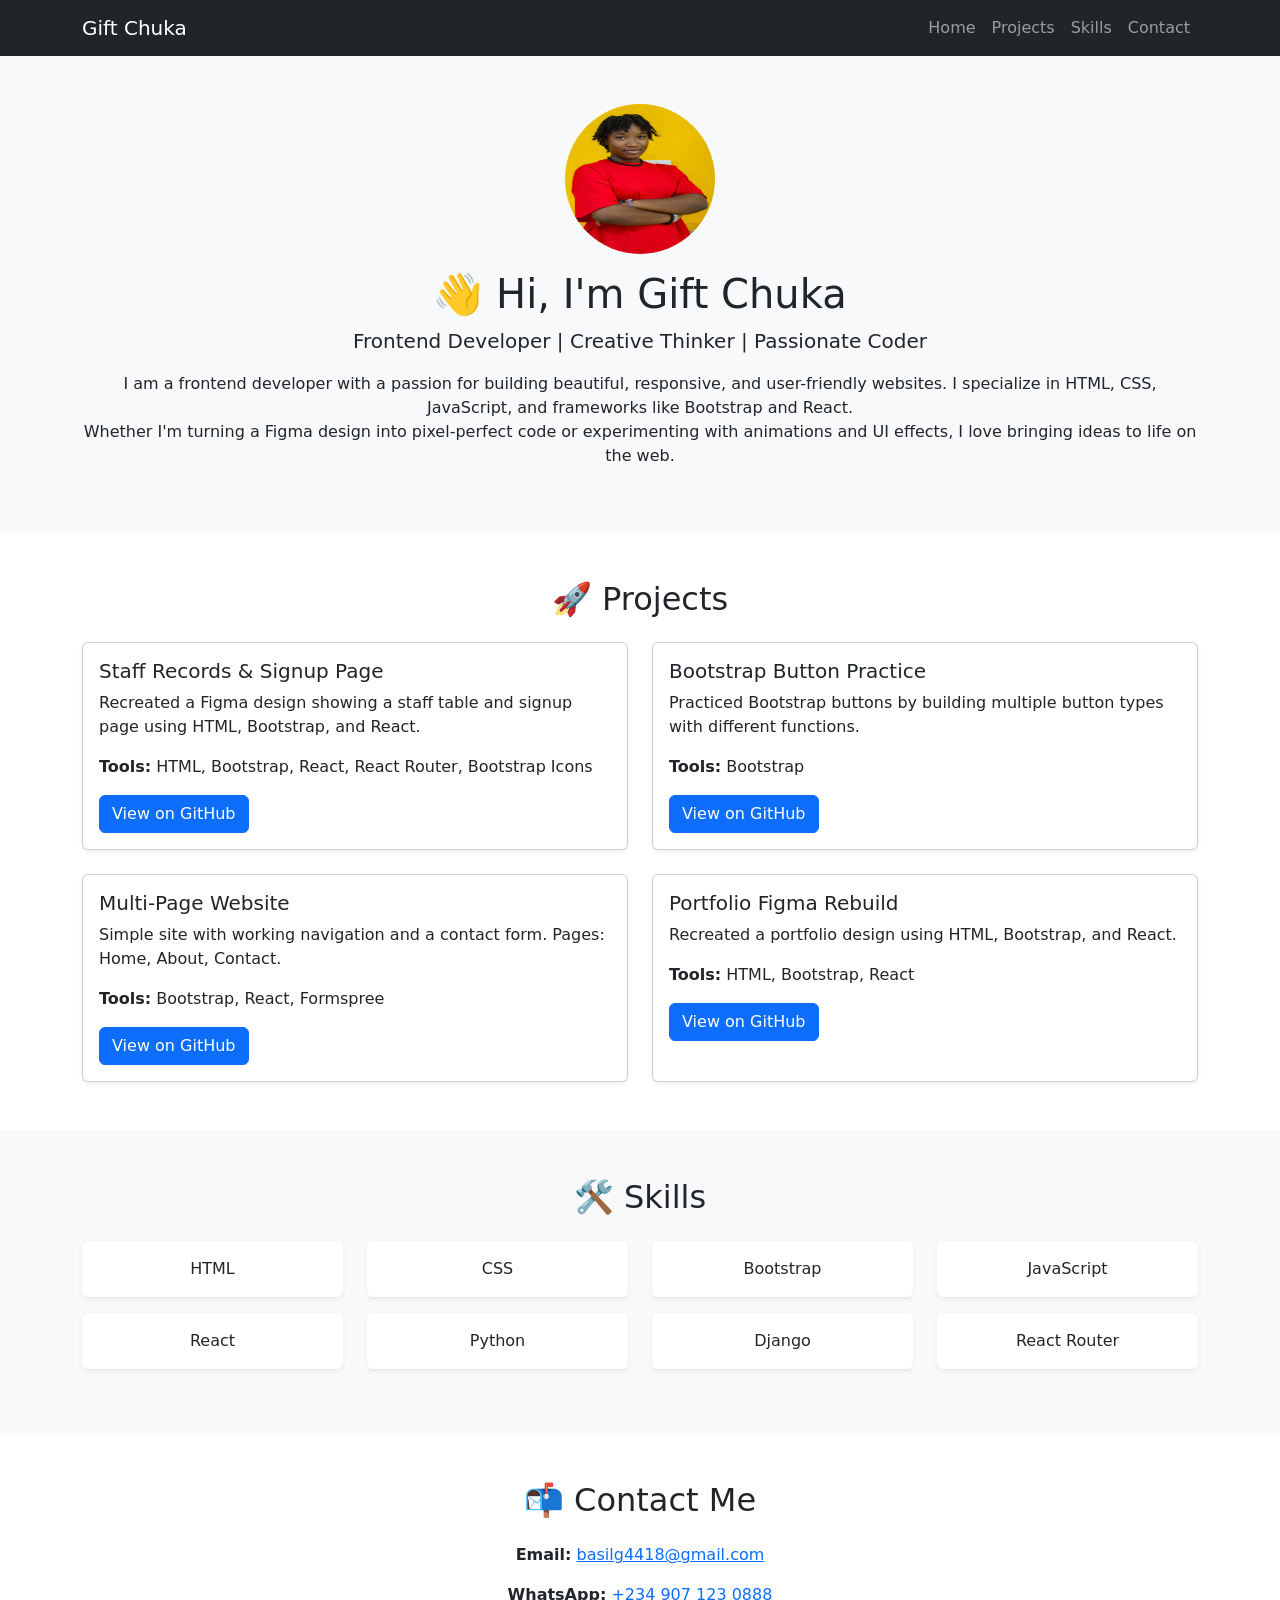
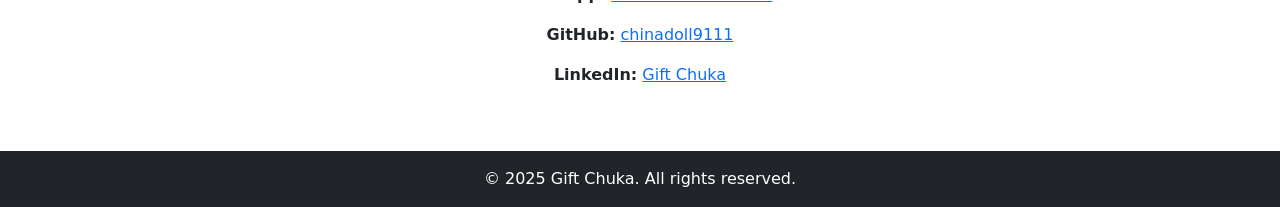
==== index.html @ 177a003c "this is my portfolio" ====
<!DOCTYPE html>
<html lang="en">
<head>
  <meta charset="UTF-8" />
  <meta name="viewport" content="width=device-width, initial-scale=1.0" />
  <title>Gift Chuka | Frontend Developer</title>
  <!-- Bootstrap CSS -->
  <link
    href="https://cdn.jsdelivr.net/npm/bootstrap@5.3.2/dist/css/bootstrap.min.css"
    rel="stylesheet"
  />
  <!-- Custom CSS -->
  <link rel="stylesheet" href="style.css" />
</head>
<body>

  <!-- Navbar -->
  <nav class="navbar navbar-expand-lg navbar-dark bg-dark sticky-top">
    <div class="container">
      <a class="navbar-brand" href="#">Gift Chuka</a>
      <button class="navbar-toggler" type="button" data-bs-toggle="collapse" data-bs-target="#navbarNav">
        <span class="navbar-toggler-icon"></span>
      </button>
      <div class="collapse navbar-collapse" id="navbarNav">
        <ul class="navbar-nav ms-auto">
          <li class="nav-item"><a class="nav-link" href="#about">Home</a></li>
          <li class="nav-item"><a class="nav-link" href="#projects">Projects</a></li>
          <li class="nav-item"><a class="nav-link" href="#skills">Skills</a></li>
          <li class="nav-item"><a class="nav-link" href="#contact">Contact</a></li>
        </ul>
      </div>
    </div>
  </nav>

  <!-- About Section -->
  <section id="about" class="py-5 bg-light text-center">
    <div class="container">
      <img src="gift.jpg" alt="Gift Chuka" class="rounded-circle mb-3" width="150" height="150" />
      <h1 class="mb-2">👋 Hi, I'm Gift Chuka</h1>
      <p class="lead">Frontend Developer | Creative Thinker | Passionate Coder</p>
      <p>
        I am a frontend developer with a passion for building beautiful, responsive, and user-friendly websites.
        I specialize in HTML, CSS, JavaScript, and frameworks like Bootstrap and React.
        <br />
        Whether I'm turning a Figma design into pixel-perfect code or experimenting with animations and UI effects,
        I love bringing ideas to life on the web.
      </p>
    </div>
  </section>

  <!-- Bootstrap JS -->
  <script src="https://cdn.jsdelivr.net/npm/bootstrap@5.3.2/dist/js/bootstrap.bundle.min.js"></script>
  <!-- Projects Section -->
<section id="projects" class="py-5">
  <div class="container">
    <h2 class="text-center mb-4">🚀 Projects</h2>
    <div class="row g-4">

      <!-- Project 1 -->
      <div class="col-md-6">
        <div class="card h-100 shadow-sm">
          <div class="card-body">
            <h5 class="card-title">Staff Records & Signup Page</h5>
            <p class="card-text">
              Recreated a Figma design showing a staff table and signup page using HTML, Bootstrap, and React.
            </p>
            <p><strong>Tools:</strong> HTML, Bootstrap, React, React Router, Bootstrap Icons</p>
            <a href="https://github.com/chinadoll9111/finalproject" class="btn btn-primary" target="_blank">View on GitHub</a>
          </div>
        </div>
      </div>

      <!-- Project 2 -->
      <div class="col-md-6">
        <div class="card h-100 shadow-sm">
          <div class="card-body">
            <h5 class="card-title">Bootstrap Button Practice</h5>
            <p class="card-text">
              Practiced Bootstrap buttons by building multiple button types with different functions.
            </p>
            <p><strong>Tools:</strong> Bootstrap</p>
            <a href="https://github.com/chinadoll9111/assignmentpractice" class="btn btn-primary" target="_blank">View on GitHub</a>
          </div>
        </div>
      </div>

      <!-- Project 3 -->
      <div class="col-md-6">
        <div class="card h-100 shadow-sm">
          <div class="card-body">
            <h5 class="card-title">Multi-Page Website</h5>
            <p class="card-text">
              Simple site with working navigation and a contact form. Pages: Home, About, Contact.
            </p>
            <p><strong>Tools:</strong> Bootstrap, React, Formspree</p>
            <a href="https://github.com/chinadoll9111/mywebsite" class="btn btn-primary" target="_blank">View on GitHub</a>
          </div>
        </div>
      </div>

      <!-- Project 4 -->
      <div class="col-md-6">
        <div class="card h-100 shadow-sm">
          <div class="card-body">
            <h5 class="card-title">Portfolio Figma Rebuild</h5>
            <p class="card-text">
              Recreated a portfolio design using HTML, Bootstrap, and React.
            </p>
            <p><strong>Tools:</strong> HTML, Bootstrap, React</p>
            <a href="https://github.com/chinadoll9111/assignment1" class="btn btn-primary" target="_blank">View on GitHub</a>
          </div>
        </div>
      </div>

    </div>
  </div>
</section>
<!-- Skills Section -->
<section id="skills" class="bg-light py-5">
  <div class="container">
    <h2 class="text-center mb-4">🛠️ Skills</h2>
    <div class="row text-center">
      <div class="col-md-3 mb-3">
        <div class="p-3 bg-white shadow-sm rounded">HTML</div>
      </div>
      <div class="col-md-3 mb-3">
        <div class="p-3 bg-white shadow-sm rounded">CSS</div>
      </div>
      <div class="col-md-3 mb-3">
        <div class="p-3 bg-white shadow-sm rounded">Bootstrap</div>
      </div>
      <div class="col-md-3 mb-3">
        <div class="p-3 bg-white shadow-sm rounded">JavaScript</div>
      </div>
      <div class="col-md-3 mb-3">
        <div class="p-3 bg-white shadow-sm rounded">React</div>
      </div>
      <div class="col-md-3 mb-3">
        <div class="p-3 bg-white shadow-sm rounded">Python</div>
      </div>
      <div class="col-md-3 mb-3">
        <div class="p-3 bg-white shadow-sm rounded">Django</div>
      </div>
      <div class="col-md-3 mb-3">
        <div class="p-3 bg-white shadow-sm rounded">React Router</div>
      </div>
      
    </div>
  </div>
</section>
<!-- Contact Section -->
<section id="contact" class="py-5">
  <div class="container">
    <h2 class="text-center mb-4">📬 Contact Me</h2>
    <div class="row justify-content-center">
      <div class="col-md-6 text-center">
        <p><strong>Email:</strong> <a href="mailto:basilg4418@gmail.com">basilg4418@gmail.com</a></p>
        <p><strong>WhatsApp:</strong> <a href="https://wa.me/2349071230888" target="_blank">+234 907 123 0888</a></p>
        <p><strong>GitHub:</strong> <a href="https://github.com/chinadoll9111" target="_blank">chinadoll9111</a></p>
        <p><strong>LinkedIn:</strong> <a href="https://www.linkedin.com/in/gift-chuka-6669082b2" target="_blank">Gift Chuka</a></p>
      </div>
    </div>
  </div>
</section>
<!-- Footer -->
<footer class="bg-dark text-white text-center py-3">
  <p class="mb-0">&copy; 2025 Gift Chuka. All rights reserved.</p>
</footer>

</body>
</html>
---- style.css ----
body {
  scroll-behavior: smooth;
}

section {
  padding-top: 60px;
  padding-bottom: 60px;
}
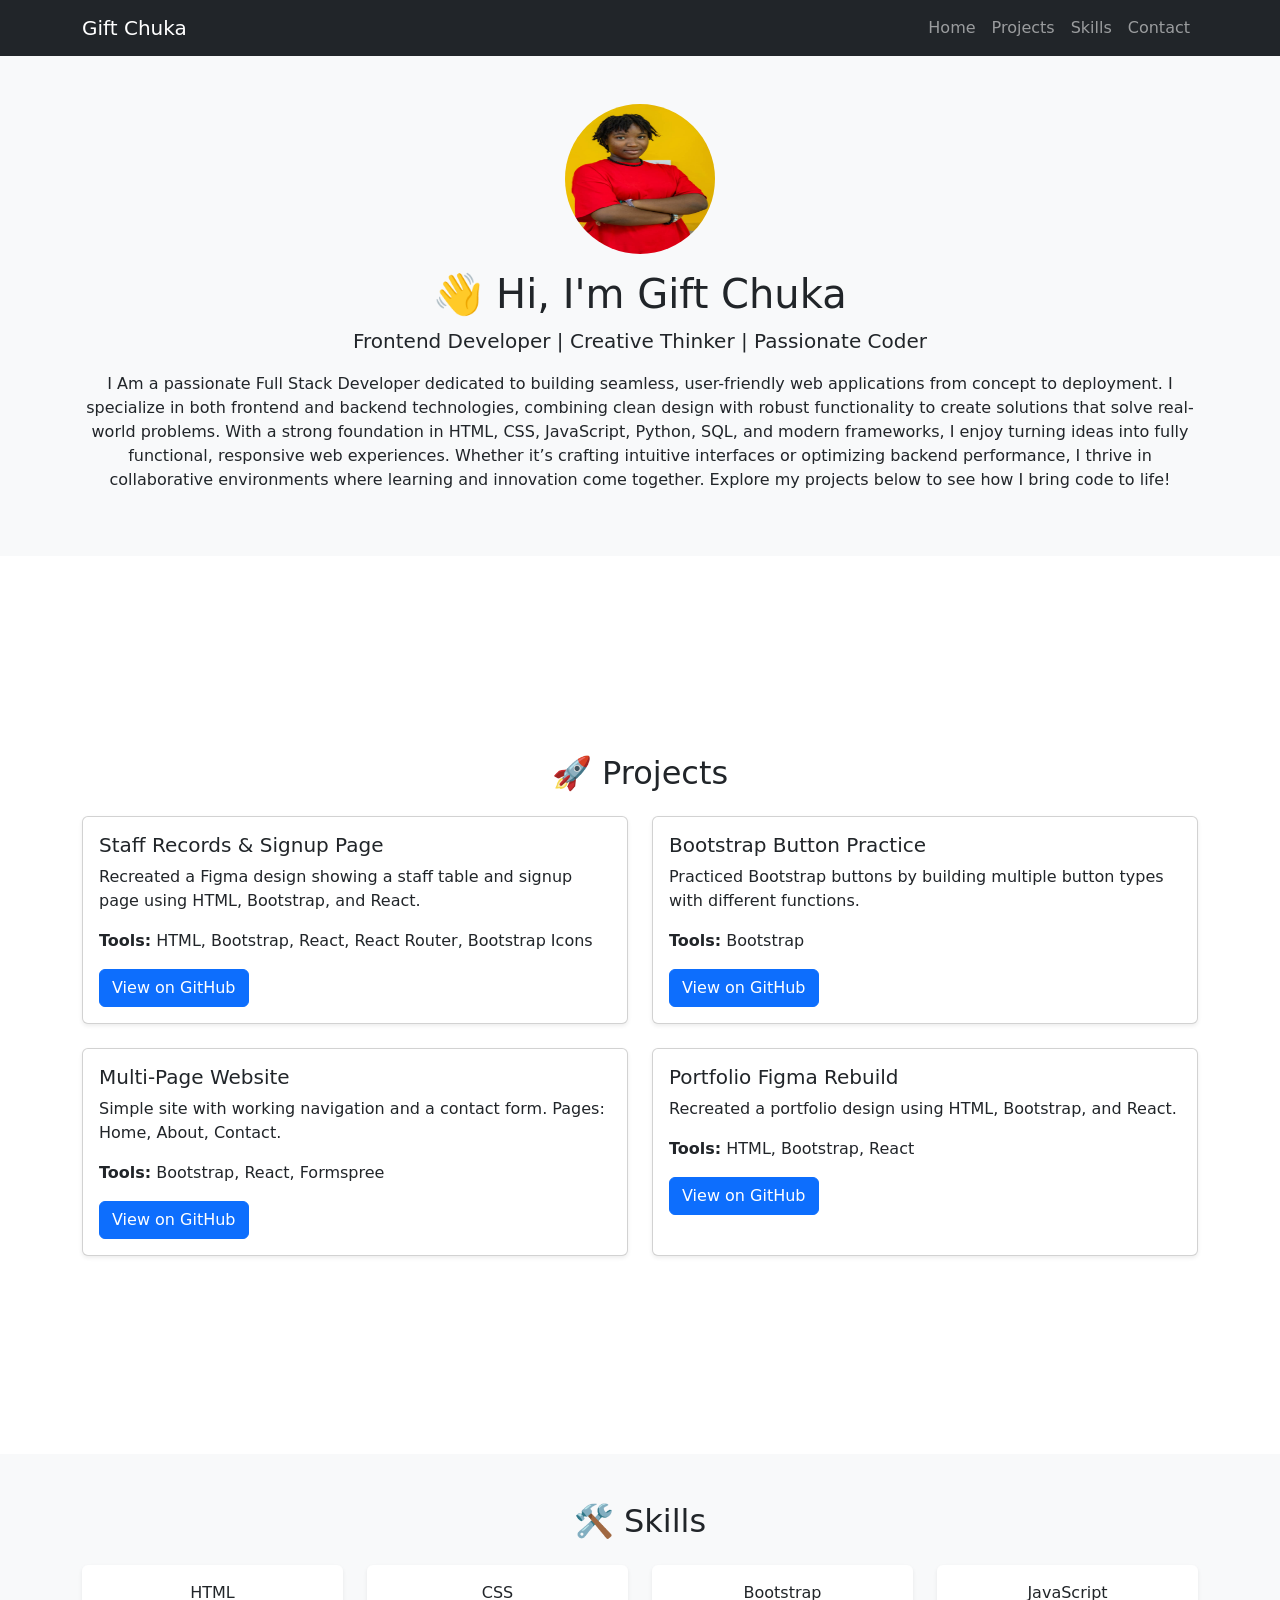
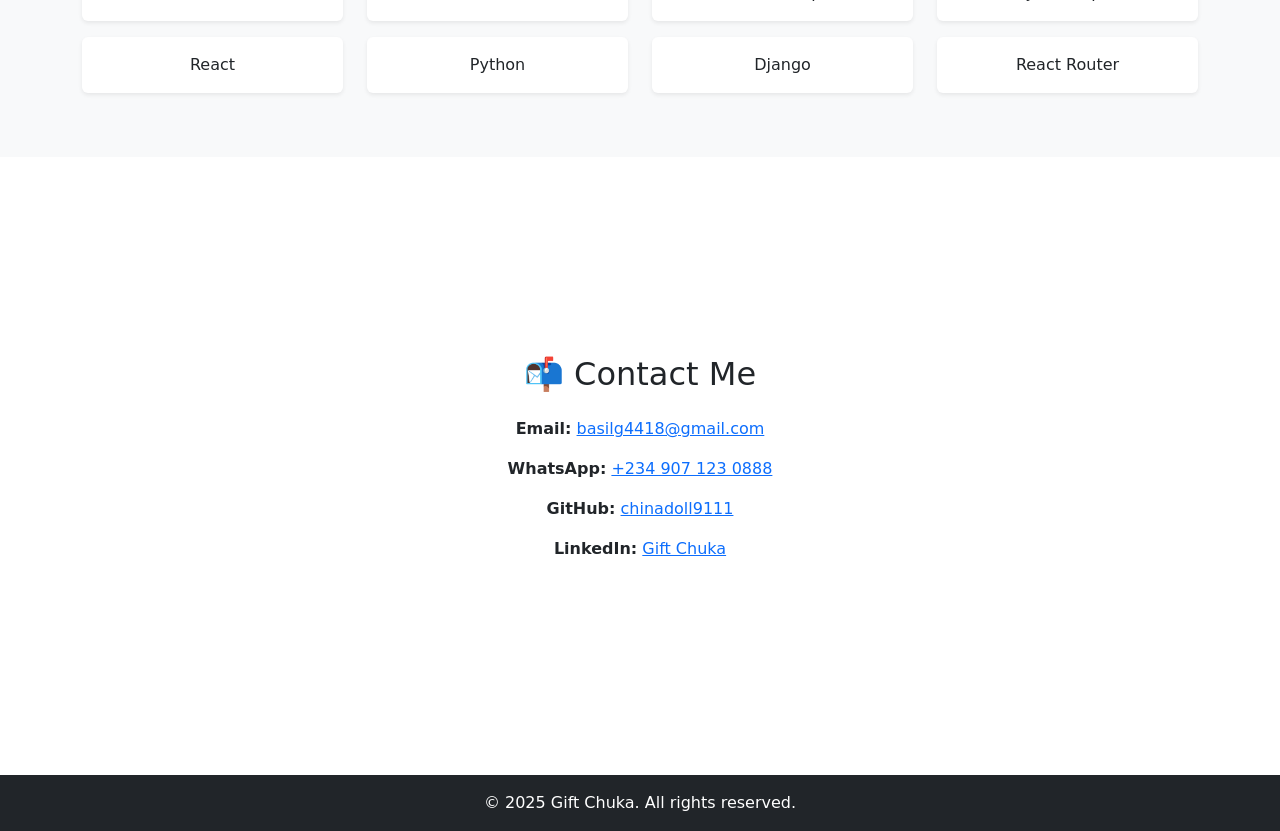
==== commit b15516d0: "updated version" ====
--- a/index.html
+++ b/index.html
@@ -39,11 +39,11 @@
       <h1 class="mb-2">👋 Hi, I'm Gift Chuka</h1>
       <p class="lead">Frontend Developer | Creative Thinker | Passionate Coder</p>
       <p>
-        I am a frontend developer with a passion for building beautiful, responsive, and user-friendly websites.
-        I specialize in HTML, CSS, JavaScript, and frameworks like Bootstrap and React.
-        <br />
-        Whether I'm turning a Figma design into pixel-perfect code or experimenting with animations and UI effects,
-        I love bringing ideas to life on the web.
+      I Am a passionate Full Stack Developer dedicated to building seamless, user-friendly web applications from concept to deployment. I specialize in both frontend and backend technologies, combining clean design with robust functionality to create solutions that solve real-world problems.
+
+With a strong foundation in HTML, CSS, JavaScript, Python, SQL, and modern frameworks, I enjoy turning ideas into fully functional, responsive web experiences. Whether it’s crafting intuitive interfaces or optimizing backend performance, I thrive in collaborative environments where learning and innovation come together.
+
+Explore my projects below to see how I bring code to life!
       </p>
     </div>
   </section>
--- a/style.css
+++ b/style.css
@@ -5,4 +5,5 @@
 section {
   padding-top: 60px;
   padding-bottom: 60px;
+  margin-bottom: 150px;
 }
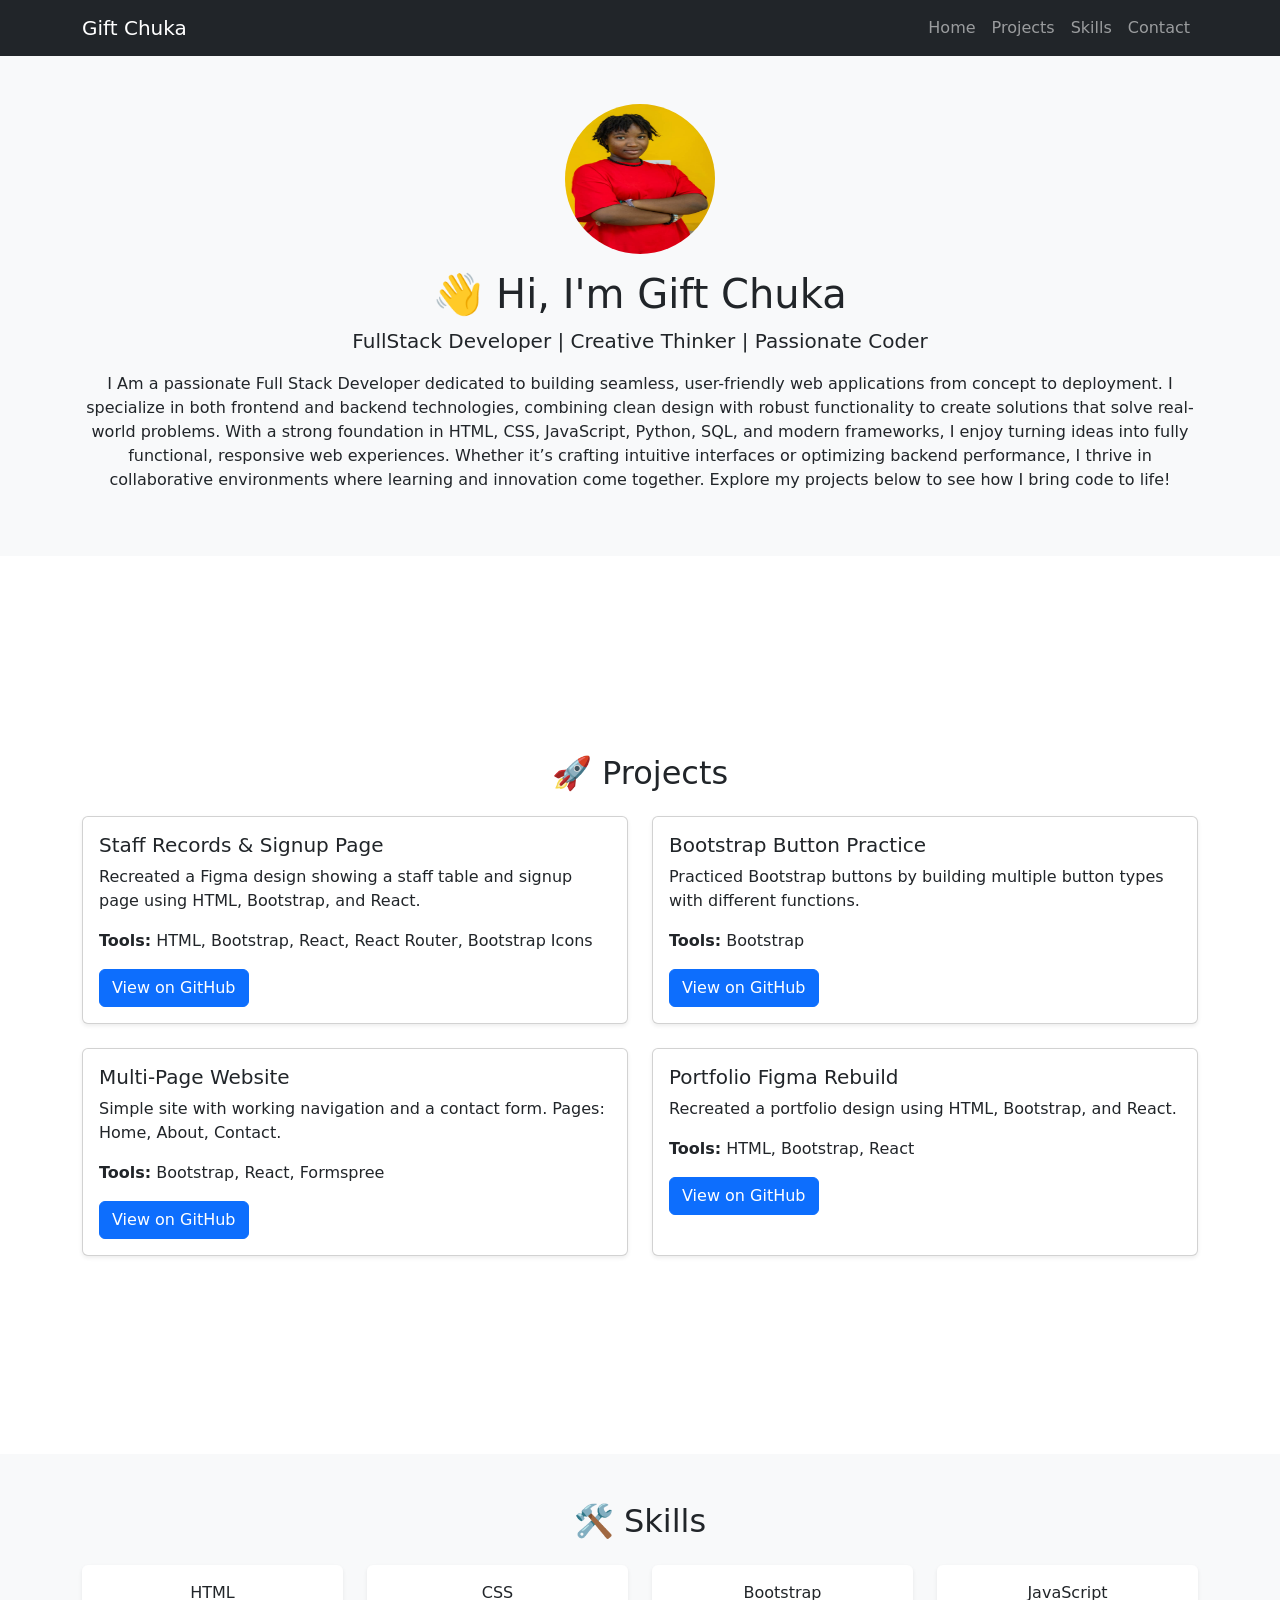
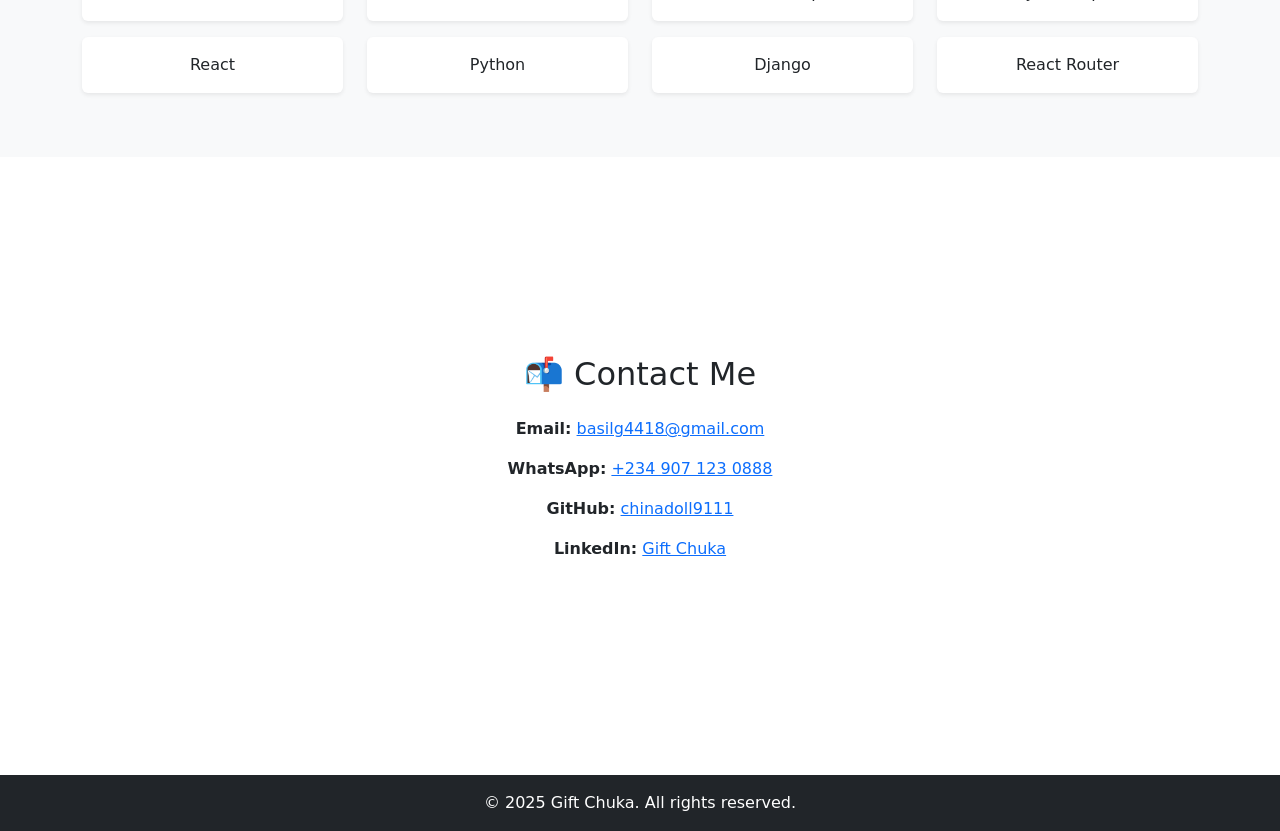
==== commit e7bb4054: "updated version" ====
--- a/index.html
+++ b/index.html
@@ -37,7 +37,7 @@
     <div class="container">
       <img src="gift.jpg" alt="Gift Chuka" class="rounded-circle mb-3" width="150" height="150" />
       <h1 class="mb-2">👋 Hi, I'm Gift Chuka</h1>
-      <p class="lead">Frontend Developer | Creative Thinker | Passionate Coder</p>
+      <p class="lead">FullStack Developer | Creative Thinker | Passionate Coder</p>
       <p>
       I Am a passionate Full Stack Developer dedicated to building seamless, user-friendly web applications from concept to deployment. I specialize in both frontend and backend technologies, combining clean design with robust functionality to create solutions that solve real-world problems.
 
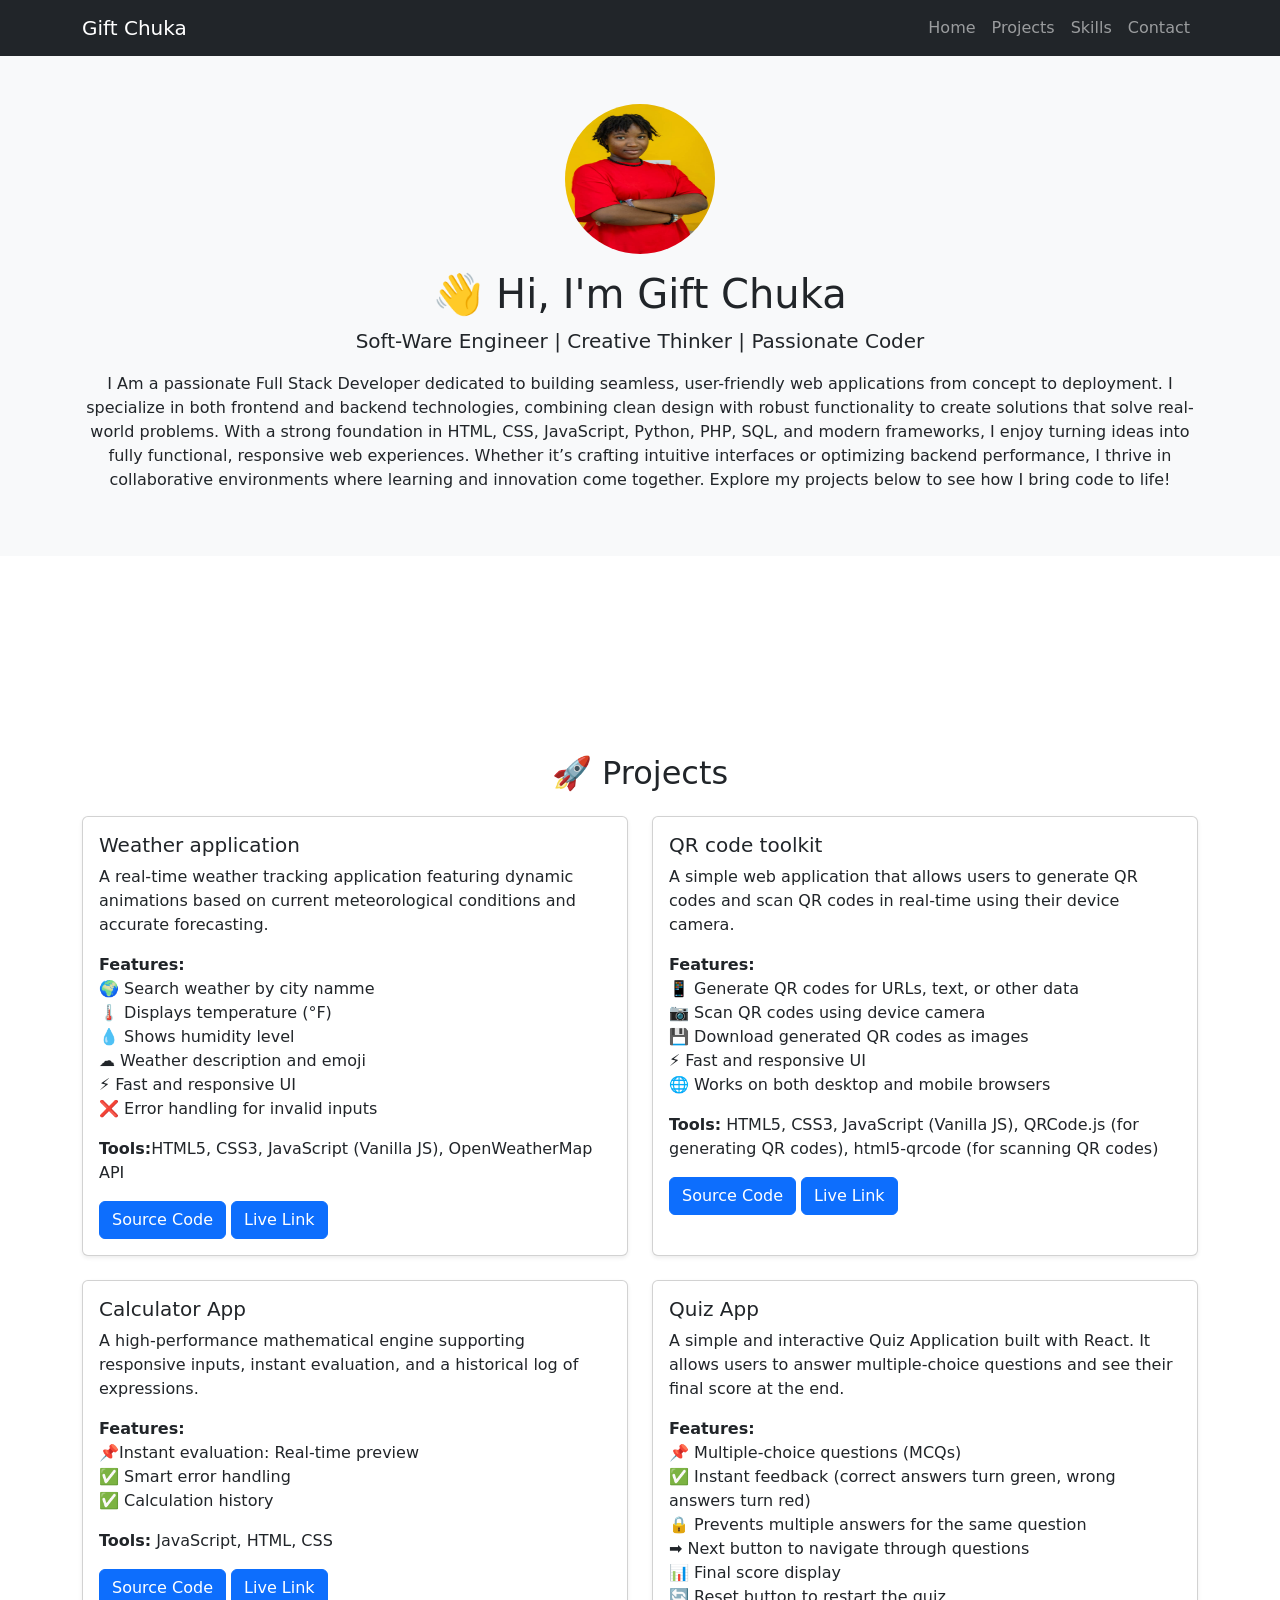
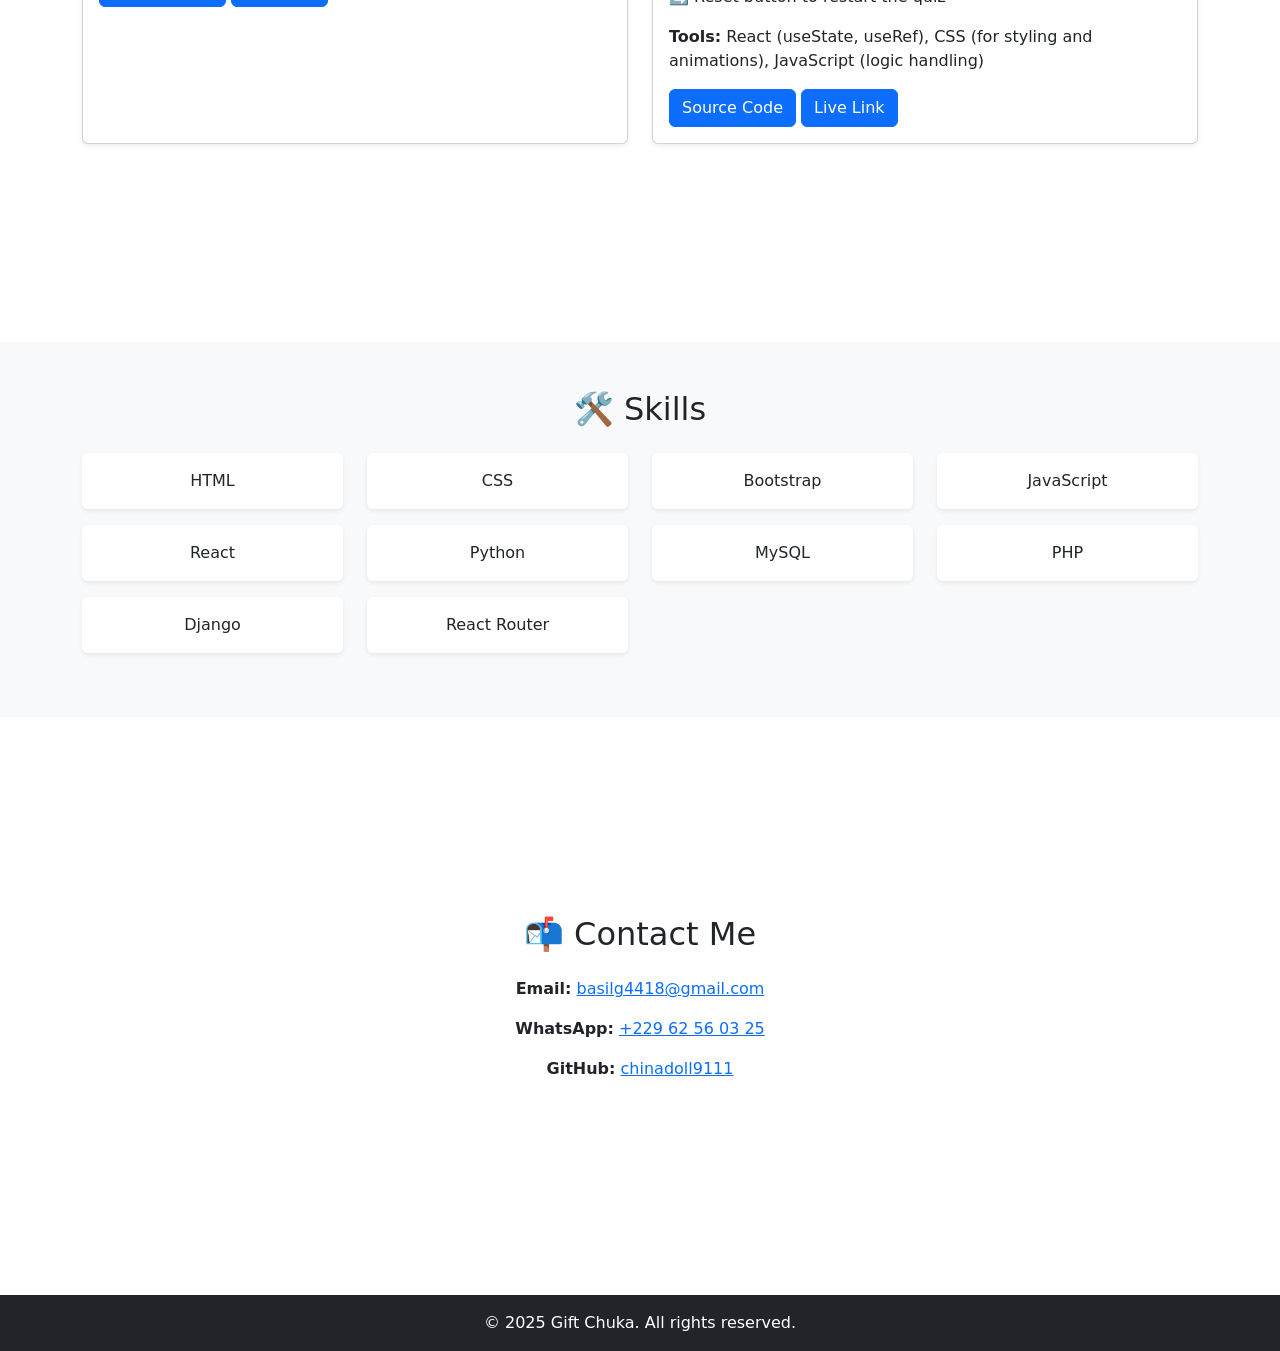
==== commit a6d096b5: "Clean up project and remove old duplicates" ====
--- a/index.html
+++ b/index.html
@@ -37,11 +37,11 @@
     <div class="container">
       <img src="gift.jpg" alt="Gift Chuka" class="rounded-circle mb-3" width="150" height="150" />
       <h1 class="mb-2">👋 Hi, I'm Gift Chuka</h1>
-      <p class="lead">FullStack Developer | Creative Thinker | Passionate Coder</p>
+      <p class="lead">Soft-Ware Engineer | Creative Thinker | Passionate Coder</p>
       <p>
       I Am a passionate Full Stack Developer dedicated to building seamless, user-friendly web applications from concept to deployment. I specialize in both frontend and backend technologies, combining clean design with robust functionality to create solutions that solve real-world problems.
 
-With a strong foundation in HTML, CSS, JavaScript, Python, SQL, and modern frameworks, I enjoy turning ideas into fully functional, responsive web experiences. Whether it’s crafting intuitive interfaces or optimizing backend performance, I thrive in collaborative environments where learning and innovation come together.
+With a strong foundation in HTML, CSS, JavaScript, Python, PHP, SQL, and modern frameworks, I enjoy turning ideas into fully functional, responsive web experiences. Whether it’s crafting intuitive interfaces or optimizing backend performance, I thrive in collaborative environments where learning and innovation come together.
 
 Explore my projects below to see how I bring code to life!
       </p>
@@ -60,12 +60,16 @@
       <div class="col-md-6">
         <div class="card h-100 shadow-sm">
           <div class="card-body">
-            <h5 class="card-title">Staff Records & Signup Page</h5>
+            <h5 class="card-title">Weather application</h5>
             <p class="card-text">
-              Recreated a Figma design showing a staff table and signup page using HTML, Bootstrap, and React.
+              A real-time weather tracking application featuring dynamic animations based on current meteorological conditions and accurate forecasting.
             </p>
-            <p><strong>Tools:</strong> HTML, Bootstrap, React, React Router, Bootstrap Icons</p>
-            <a href="https://github.com/chinadoll9111/finalproject" class="btn btn-primary" target="_blank">View on GitHub</a>
+            <p><strong>Features:</strong> </br>🌍 Search weather by city namme </br>🌡️ Displays temperature (°F) </br>💧 Shows humidity level </br>☁️ Weather description and emoji
+            </br>⚡ Fast and responsive UI
+          </br>❌ Error handling for invalid inputs</p>
+            <p><strong>Tools:</strong>HTML5, CSS3, JavaScript (Vanilla JS), OpenWeatherMap API</p>
+            <a href="https://github.com/chinadoll9111/Weather-App" class="btn btn-primary" target="_blank">Source Code</a>
+            <a href="https://gift-weather-app.netlify.app/" class="btn btn-primary" target="_blank">Live Link</a>
           </div>
         </div>
       </div>
@@ -74,12 +78,16 @@
       <div class="col-md-6">
         <div class="card h-100 shadow-sm">
           <div class="card-body">
-            <h5 class="card-title">Bootstrap Button Practice</h5>
+            <h5 class="card-title">QR code toolkit</h5>
             <p class="card-text">
-              Practiced Bootstrap buttons by building multiple button types with different functions.
+              A simple web application that allows users to generate QR codes and scan QR codes in real-time using their device camera.
             </p>
-            <p><strong>Tools:</strong> Bootstrap</p>
-            <a href="https://github.com/chinadoll9111/assignmentpractice" class="btn btn-primary" target="_blank">View on GitHub</a>
+            <p><strong>Features:</strong> </br>📱 Generate QR codes for URLs, text, or other data 
+            </br>📷 Scan QR codes using device camera </br>💾 Download generated QR codes as images 
+          </br>⚡ Fast and responsive UI </br> 🌐 Works on both desktop and mobile browsers
+            <p><strong>Tools:</strong> HTML5, CSS3, JavaScript (Vanilla JS), QRCode.js (for generating QR codes), html5-qrcode (for scanning QR codes)</p>
+            <a href="https://github.com/chinadoll9111/qr-code-scanner" class="btn btn-primary" target="_blank">Source Code</a>
+            <a href="https://gift-qr-code-scanner.netlify.app/" class="btn btn-primary" target="_blank">Live Link</a>
           </div>
         </div>
       </div>
@@ -88,12 +96,14 @@
       <div class="col-md-6">
         <div class="card h-100 shadow-sm">
           <div class="card-body">
-            <h5 class="card-title">Multi-Page Website</h5>
+            <h5 class="card-title">Calculator App</h5>
             <p class="card-text">
-              Simple site with working navigation and a contact form. Pages: Home, About, Contact.
+              A high-performance mathematical engine supporting responsive inputs, instant evaluation, and a historical log of expressions.
             </p>
-            <p><strong>Tools:</strong> Bootstrap, React, Formspree</p>
-            <a href="https://github.com/chinadoll9111/mywebsite" class="btn btn-primary" target="_blank">View on GitHub</a>
+            <p><strong>Features:</strong> </br>📌Instant evaluation: Real-time preview </br>✅ Smart error handling </br>✅ Calculation history
+            <p><strong>Tools:</strong> JavaScript, HTML, CSS</p>
+            <a href="https://github.com/chinadoll9111/Calculator-App" class="btn btn-primary" target="_blank">Source Code</a>
+            <a href="https://gift-calculator-app.netlify.app/" class="btn btn-primary" target="_blank">Live Link</a>
           </div>
         </div>
       </div>
@@ -102,12 +112,18 @@
       <div class="col-md-6">
         <div class="card h-100 shadow-sm">
           <div class="card-body">
-            <h5 class="card-title">Portfolio Figma Rebuild</h5>
+            <h5 class="card-title">Quiz App</h5>
             <p class="card-text">
-              Recreated a portfolio design using HTML, Bootstrap, and React.
+              A simple and interactive Quiz Application built with React.
+              It allows users to answer multiple-choice questions and see their final score at the end.
             </p>
-            <p><strong>Tools:</strong> HTML, Bootstrap, React</p>
-            <a href="https://github.com/chinadoll9111/assignment1" class="btn btn-primary" target="_blank">View on GitHub</a>
+            <p><strong>Features:</strong> </br>📌 Multiple-choice questions (MCQs) 
+            </br>✅ Instant feedback (correct answers turn green, wrong answers turn red) 
+            </br>🔒 Prevents multiple answers for the same question </br>➡️ Next button to navigate through questions 
+            </br> 📊 Final score display </br> 🔄 Reset button to restart the quiz
+            <p><strong>Tools:</strong> React (useState, useRef), CSS (for styling and animations), JavaScript (logic handling)</p>
+            <a href="https://github.com/chinadoll9111/Quiz-App" class="btn btn-primary" target="_blank">Source Code</a>
+            <a href="https://gift-quiz-app.netlify.app/" class="btn btn-primary" target="_blank">Live Link</a>
           </div>
         </div>
       </div>
@@ -139,6 +155,12 @@
         <div class="p-3 bg-white shadow-sm rounded">Python</div>
       </div>
       <div class="col-md-3 mb-3">
+        <div class="p-3 bg-white shadow-sm rounded">MySQL</div>
+      </div>
+      <div class="col-md-3 mb-3">
+        <div class="p-3 bg-white shadow-sm rounded">PHP</div>
+      </div>
+      <div class="col-md-3 mb-3">
         <div class="p-3 bg-white shadow-sm rounded">Django</div>
       </div>
       <div class="col-md-3 mb-3">
@@ -155,9 +177,9 @@
     <div class="row justify-content-center">
       <div class="col-md-6 text-center">
         <p><strong>Email:</strong> <a href="mailto:basilg4418@gmail.com">basilg4418@gmail.com</a></p>
-        <p><strong>WhatsApp:</strong> <a href="https://wa.me/2349071230888" target="_blank">+234 907 123 0888</a></p>
+        <p><strong>WhatsApp:</strong> <a href="https://wa.me/22962560325" target="_blank">+229 62 56 03 25</a></p>
         <p><strong>GitHub:</strong> <a href="https://github.com/chinadoll9111" target="_blank">chinadoll9111</a></p>
-        <p><strong>LinkedIn:</strong> <a href="https://www.linkedin.com/in/gift-chuka-6669082b2" target="_blank">Gift Chuka</a></p>
+        
       </div>
     </div>
   </div>
